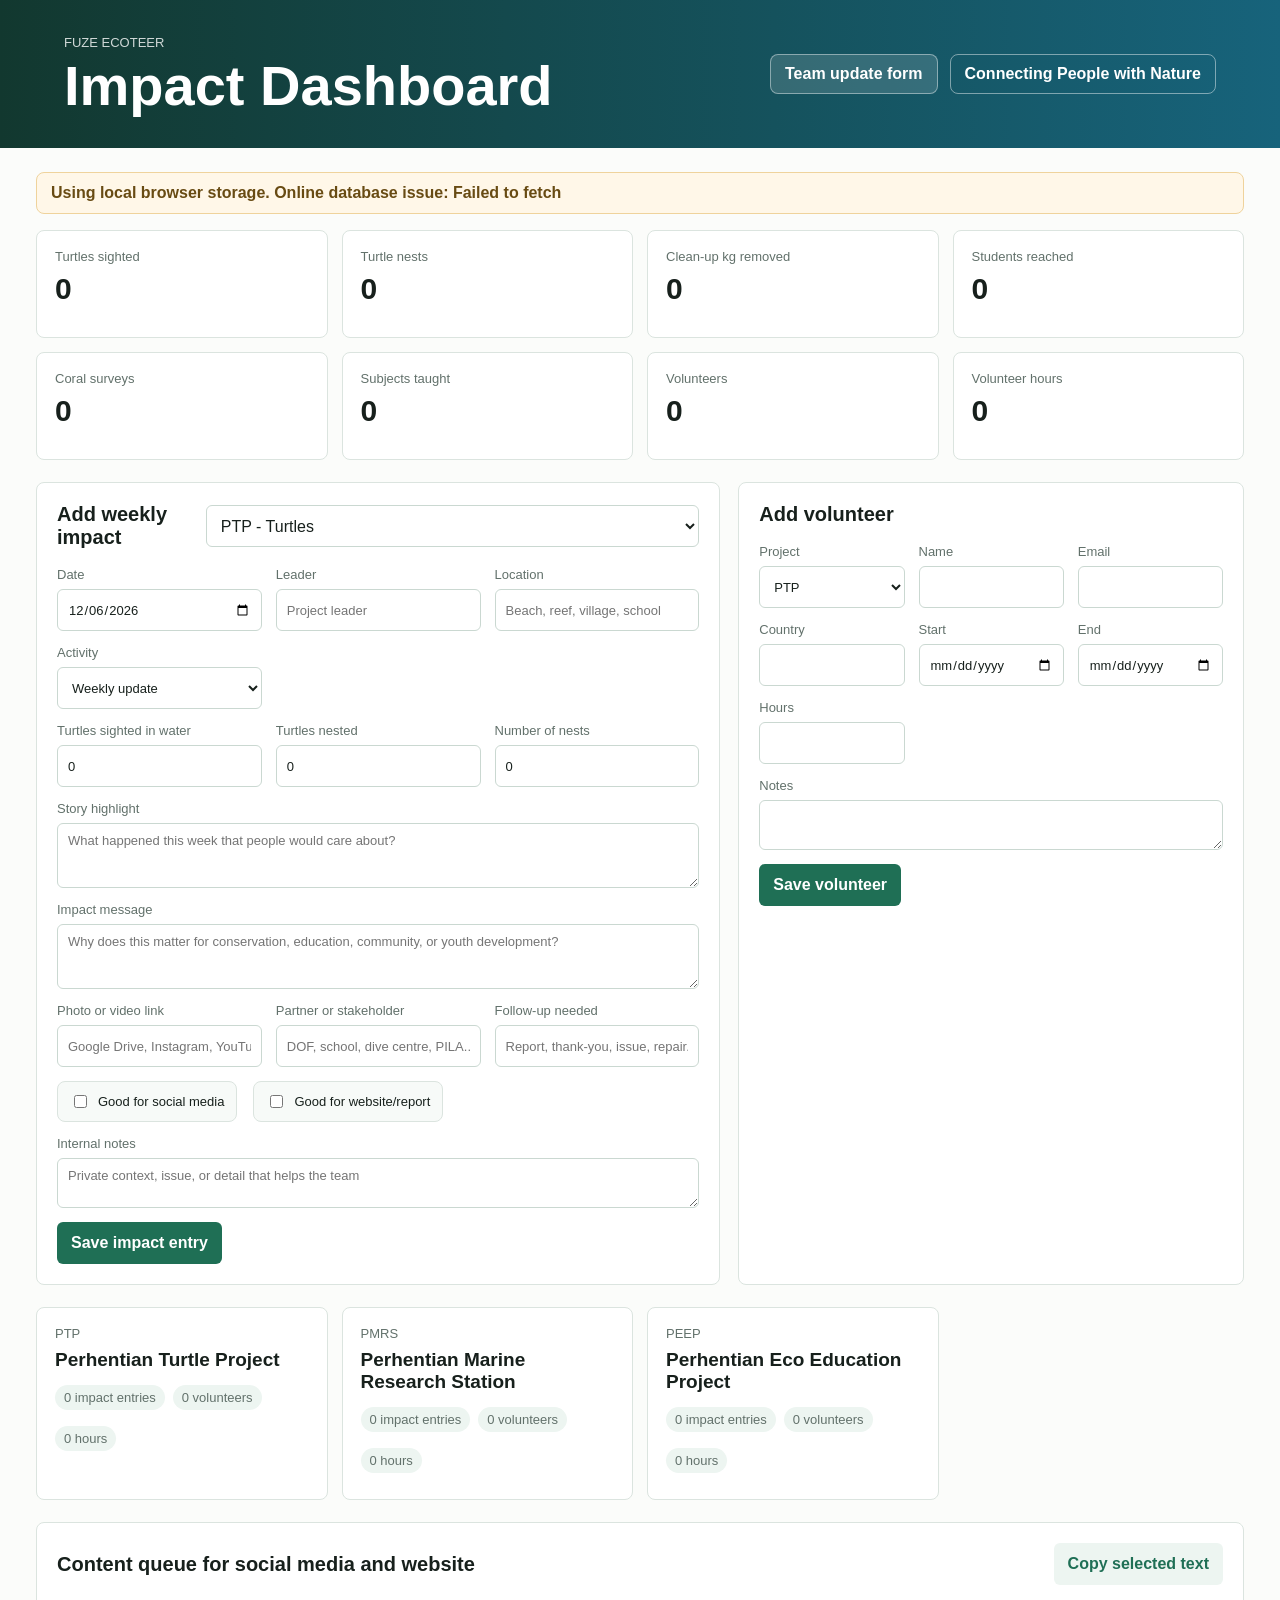
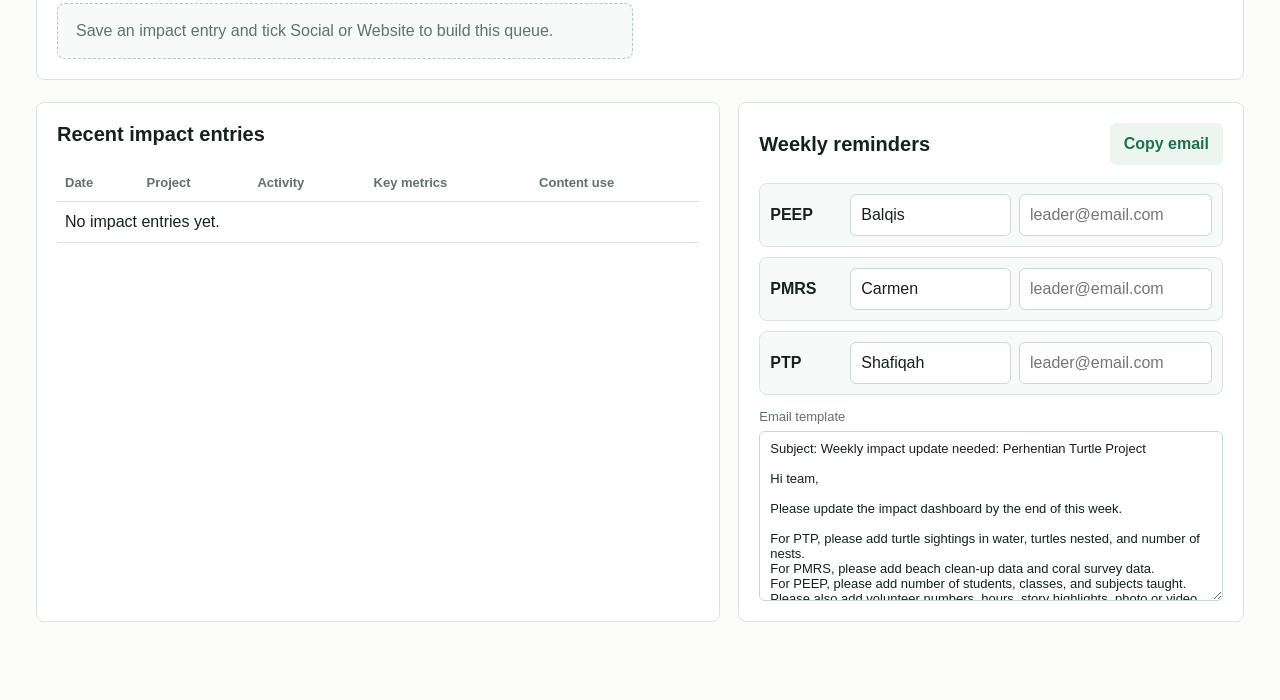
==== index.html @ 7e0fc36e "Add files via upload" ====
<!doctype html>
<html lang="en">
  <head>
    <meta charset="utf-8" />
    <meta name="viewport" content="width=device-width, initial-scale=1" />
    <title>Fuze Ecoteer Impact Dashboard</title>
    <link rel="stylesheet" href="styles.css" />
  </head>
  <body>
    <header class="topbar">
      <div>
        <p class="eyebrow">Fuze Ecoteer</p>
        <h1>Impact Dashboard</h1>
      </div>
      <div class="top-actions">
        <a class="header-link" href="form.html">Team update form</a>
        <div class="tagline">Connecting People with Nature</div>
      </div>
    </header>

    <main>
      <div id="syncStatus" class="sync-status">Checking online database...</div>

      <section class="stat-grid" id="stats"></section>

      <section class="layout">
        <div class="panel">
          <div class="panel-head">
            <h2>Add weekly impact</h2>
            <select id="projectSelect" aria-label="Project">
              <option value="PTP">PTP - Turtles</option>
              <option value="PMRS">PMRS - Marine</option>
              <option value="PEEP">PEEP - Education</option>
            </select>
          </div>

          <form id="impactForm" class="form-grid">
            <label>
              Date
              <input type="date" name="entry_date" required />
            </label>
            <label>
              Leader
              <input name="leader" placeholder="Project leader" />
            </label>
            <label>
              Location
              <input name="location" placeholder="Beach, reef, village, school" />
            </label>
            <label>
              Activity
              <select name="activity_type">
                <option value="Weekly update">Weekly update</option>
                <option value="Field survey">Field survey</option>
                <option value="Beach clean-up">Beach clean-up</option>
                <option value="Class/session">Class/session</option>
              </select>
            </label>

            <div id="metricFields" class="metric-fields"></div>

            <label class="wide">
              Story highlight
              <textarea name="story_highlight" rows="3" placeholder="What happened this week that people would care about?"></textarea>
            </label>

            <label class="wide">
              Impact message
              <textarea name="impact_message" rows="3" placeholder="Why does this matter for conservation, education, community, or youth development?"></textarea>
            </label>

            <label>
              Photo or video link
              <input name="photo_video_link" placeholder="Google Drive, Instagram, YouTube, etc." />
            </label>
            <label>
              Partner or stakeholder
              <input name="partner_stakeholder" placeholder="DOF, school, dive centre, PILA..." />
            </label>
            <label>
              Follow-up needed
              <input name="follow_up_needed" placeholder="Report, thank-you, issue, repair..." />
            </label>

            <div class="checks wide">
              <label>
                <input type="checkbox" name="best_for_social" />
                Good for social media
              </label>
              <label>
                <input type="checkbox" name="best_for_website" />
                Good for website/report
              </label>
            </div>

            <label class="wide">
              Internal notes
              <textarea name="notes" rows="2" placeholder="Private context, issue, or detail that helps the team"></textarea>
            </label>

            <button class="primary" type="submit">Save impact entry</button>
          </form>
        </div>

        <div class="panel">
          <h2>Add volunteer</h2>
          <form id="volunteerForm" class="form-grid">
            <label>
              Project
              <select name="project">
                <option value="PTP">PTP</option>
                <option value="PMRS">PMRS</option>
                <option value="PEEP">PEEP</option>
              </select>
            </label>
            <label>
              Name
              <input name="volunteer_name" required />
            </label>
            <label>
              Email
              <input type="email" name="email" />
            </label>
            <label>
              Country
              <input name="country" />
            </label>
            <label>
              Start
              <input type="date" name="start_date" />
            </label>
            <label>
              End
              <input type="date" name="end_date" />
            </label>
            <label>
              Hours
              <input type="number" name="hours" min="0" step="0.5" />
            </label>
            <label class="wide">
              Notes
              <textarea name="notes" rows="2"></textarea>
            </label>
            <button class="primary" type="submit">Save volunteer</button>
          </form>
        </div>
      </section>

      <section class="project-row" id="projectCards"></section>

      <section class="panel content-panel">
        <div class="panel-head">
          <h2>Content queue for social media and website</h2>
          <button id="copyContent" class="secondary" type="button">Copy selected text</button>
        </div>
        <div id="contentQueue" class="content-queue"></div>
      </section>

      <section class="layout">
        <div class="panel">
          <h2>Recent impact entries</h2>
          <div class="table-wrap">
            <table>
              <thead>
                <tr>
                  <th>Date</th>
                  <th>Project</th>
                  <th>Activity</th>
                  <th>Key metrics</th>
                  <th>Content use</th>
                </tr>
              </thead>
              <tbody id="entryRows"></tbody>
            </table>
          </div>
        </div>

        <div class="panel">
          <div class="panel-head">
            <h2>Weekly reminders</h2>
            <button id="copyEmail" class="secondary" type="button">Copy email</button>
          </div>
          <div id="leaderList" class="leader-list"></div>
          <label class="wide">
            Email template
            <textarea id="emailTemplate" rows="10"></textarea>
          </label>
        </div>
      </section>
    </main>

    <div id="toast" role="status"></div>
    <script src="config.js"></script>
    <script src="supabase.js"></script>
    <script src="app.js"></script>
  </body>
</html>
---- styles.css ----
:root {
  --ink: #17201c;
  --muted: #62716b;
  --line: #dbe4df;
  --paper: #fbfcfa;
  --panel: #ffffff;
  --forest: #1f6f55;
  --sea: #17708f;
  --sun: #d99a29;
  --coral: #c85f4a;
  --soft: #edf5f1;
}

* {
  box-sizing: border-box;
}

body {
  margin: 0;
  background: var(--paper);
  color: var(--ink);
  font-family: Arial, Helvetica, sans-serif;
}

.topbar {
  align-items: center;
  background: linear-gradient(90deg, #12382f, #17637b);
  color: white;
  display: flex;
  justify-content: space-between;
  min-height: 148px;
  padding: 28px clamp(18px, 5vw, 64px);
}

.eyebrow {
  font-size: 13px;
  letter-spacing: 0;
  margin: 0 0 8px;
  opacity: 0.8;
  text-transform: uppercase;
}

h1,
h2,
p {
  margin-top: 0;
}

h1 {
  font-size: clamp(32px, 5vw, 56px);
  line-height: 1;
  margin-bottom: 0;
}

h2 {
  font-size: 20px;
  margin-bottom: 18px;
}

.tagline {
  border: 1px solid rgba(255, 255, 255, 0.45);
  border-radius: 8px;
  font-weight: 700;
  padding: 10px 14px;
}

.top-actions {
  align-items: center;
  display: flex;
  flex-wrap: wrap;
  gap: 12px;
  justify-content: flex-end;
}

.header-link {
  background: rgba(255, 255, 255, 0.14);
  border: 1px solid rgba(255, 255, 255, 0.42);
  border-radius: 8px;
  color: white;
  font-weight: 700;
  padding: 10px 14px;
  text-decoration: none;
}

main {
  margin: 0 auto;
  max-width: 1380px;
  padding: 24px clamp(14px, 3vw, 36px) 56px;
}

.sync-status {
  background: #fff7e8;
  border: 1px solid #efd39c;
  border-radius: 8px;
  color: #684b13;
  font-weight: 700;
  margin-bottom: 16px;
  padding: 11px 14px;
}

.sync-status.online {
  background: #ecf8f2;
  border-color: #a7d8bf;
  color: #175b3f;
}

.sync-status.local {
  background: #fff7e8;
  border-color: #efd39c;
  color: #684b13;
}

.sync-status.error {
  background: #fff0ed;
  border-color: #efb4a8;
  color: #883322;
}

.form-page {
  max-width: 980px;
}

.stat-grid,
.project-row {
  display: grid;
  gap: 14px;
  grid-template-columns: repeat(4, minmax(0, 1fr));
  margin-bottom: 22px;
}

.stat,
.project-card,
.panel {
  background: var(--panel);
  border: 1px solid var(--line);
  border-radius: 8px;
}

.stat {
  min-height: 108px;
  padding: 18px;
}

.stat span,
.project-card span {
  color: var(--muted);
  display: block;
  font-size: 13px;
  margin-bottom: 8px;
}

.stat strong {
  display: block;
  font-size: 30px;
}

.layout {
  display: grid;
  gap: 18px;
  grid-template-columns: minmax(0, 1.15fr) minmax(320px, 0.85fr);
  margin-bottom: 22px;
}

.panel {
  padding: 20px;
}

.panel-head {
  align-items: center;
  display: flex;
  gap: 12px;
  justify-content: space-between;
  margin-bottom: 18px;
}

.panel-head h2 {
  margin-bottom: 0;
}

.form-grid {
  display: grid;
  gap: 14px;
  grid-template-columns: repeat(3, minmax(0, 1fr));
}

label {
  color: var(--muted);
  display: grid;
  font-size: 13px;
  gap: 7px;
}

input,
select,
textarea {
  background: #fff;
  border: 1px solid #cad8d1;
  border-radius: 6px;
  color: var(--ink);
  font: inherit;
  min-height: 42px;
  padding: 9px 10px;
  width: 100%;
}

input[type="checkbox"] {
  min-height: auto;
  width: auto;
}

textarea {
  resize: vertical;
}

.wide,
.metric-fields {
  grid-column: 1 / -1;
}

.metric-fields {
  display: grid;
  gap: 14px;
  grid-template-columns: repeat(3, minmax(0, 1fr));
}

.checks {
  align-items: center;
  display: flex;
  flex-wrap: wrap;
  gap: 16px;
}

.checks label {
  align-items: center;
  background: #f7faf8;
  border: 1px solid var(--line);
  border-radius: 8px;
  color: var(--ink);
  display: flex;
  gap: 8px;
  padding: 10px 12px;
}

button {
  border: 0;
  border-radius: 6px;
  cursor: pointer;
  font: inherit;
  font-weight: 700;
  min-height: 42px;
  padding: 10px 14px;
}

.primary {
  background: var(--forest);
  color: white;
  width: fit-content;
}

.secondary {
  background: var(--soft);
  color: var(--forest);
}

.button-row {
  display: flex;
  flex-wrap: wrap;
  gap: 10px;
}

.button-link {
  background: var(--forest);
  border-radius: 6px;
  color: white;
  display: inline-block;
  font-weight: 700;
  padding: 11px 14px;
  text-decoration: none;
}

.secondary-link {
  background: var(--soft);
  color: var(--forest);
}

.success-panel {
  margin-top: 18px;
}

.project-card {
  min-height: 132px;
  padding: 18px;
}

.project-card strong {
  display: block;
  font-size: 19px;
  margin-bottom: 10px;
}

.project-card .mini {
  color: var(--muted);
  display: flex;
  flex-wrap: wrap;
  gap: 8px;
  margin-top: 14px;
}

.content-panel {
  margin-bottom: 22px;
}

.content-queue {
  display: grid;
  gap: 14px;
  grid-template-columns: repeat(2, minmax(0, 1fr));
}

.content-card {
  background: #f7faf8;
  border: 1px solid var(--line);
  border-radius: 8px;
  display: grid;
  gap: 12px;
  padding: 14px;
}

.content-meta,
.content-flags {
  align-items: center;
  display: flex;
  flex-wrap: wrap;
  gap: 8px;
}

.content-meta span {
  color: var(--muted);
}

.content-flags a {
  color: var(--sea);
  font-weight: 700;
  text-decoration: none;
}

.empty-state {
  background: #f7faf8;
  border: 1px dashed #b8c7c0;
  border-radius: 8px;
  color: var(--muted);
  padding: 18px;
}

.pill {
  background: var(--soft);
  border-radius: 999px;
  color: var(--ink);
  padding: 5px 9px;
}

.table-wrap {
  overflow-x: auto;
}

table {
  border-collapse: collapse;
  width: 100%;
}

th,
td {
  border-bottom: 1px solid var(--line);
  padding: 11px 8px;
  text-align: left;
  vertical-align: top;
}

th {
  color: var(--muted);
  font-size: 13px;
}

.leader-list {
  display: grid;
  gap: 10px;
  margin-bottom: 14px;
}

.leader {
  align-items: center;
  background: #f7faf8;
  border: 1px solid var(--line);
  border-radius: 8px;
  display: grid;
  gap: 8px;
  grid-template-columns: 72px 1fr 1.2fr;
  padding: 10px;
}

#toast {
  background: var(--ink);
  border-radius: 6px;
  bottom: 18px;
  color: white;
  left: 50%;
  opacity: 0;
  padding: 10px 14px;
  pointer-events: none;
  position: fixed;
  transform: translateX(-50%);
  transition: opacity 0.2s ease;
}

#toast.show {
  opacity: 1;
}

  @media (max-width: 980px) {
  .layout,
  .stat-grid,
  .project-row,
  .content-queue {
    grid-template-columns: 1fr 1fr;
  }

  .form-grid,
  .metric-fields {
    grid-template-columns: 1fr 1fr;
  }
}

@media (max-width: 680px) {
  .topbar {
    align-items: flex-start;
    flex-direction: column;
    gap: 18px;
  }

  .top-actions {
    align-items: stretch;
    flex-direction: column;
    justify-content: flex-start;
    width: 100%;
  }

  .layout,
  .stat-grid,
  .project-row,
  .content-queue,
  .form-grid,
  .metric-fields,
  .leader {
    grid-template-columns: 1fr;
  }

  .panel-head {
    align-items: stretch;
    flex-direction: column;
  }
}
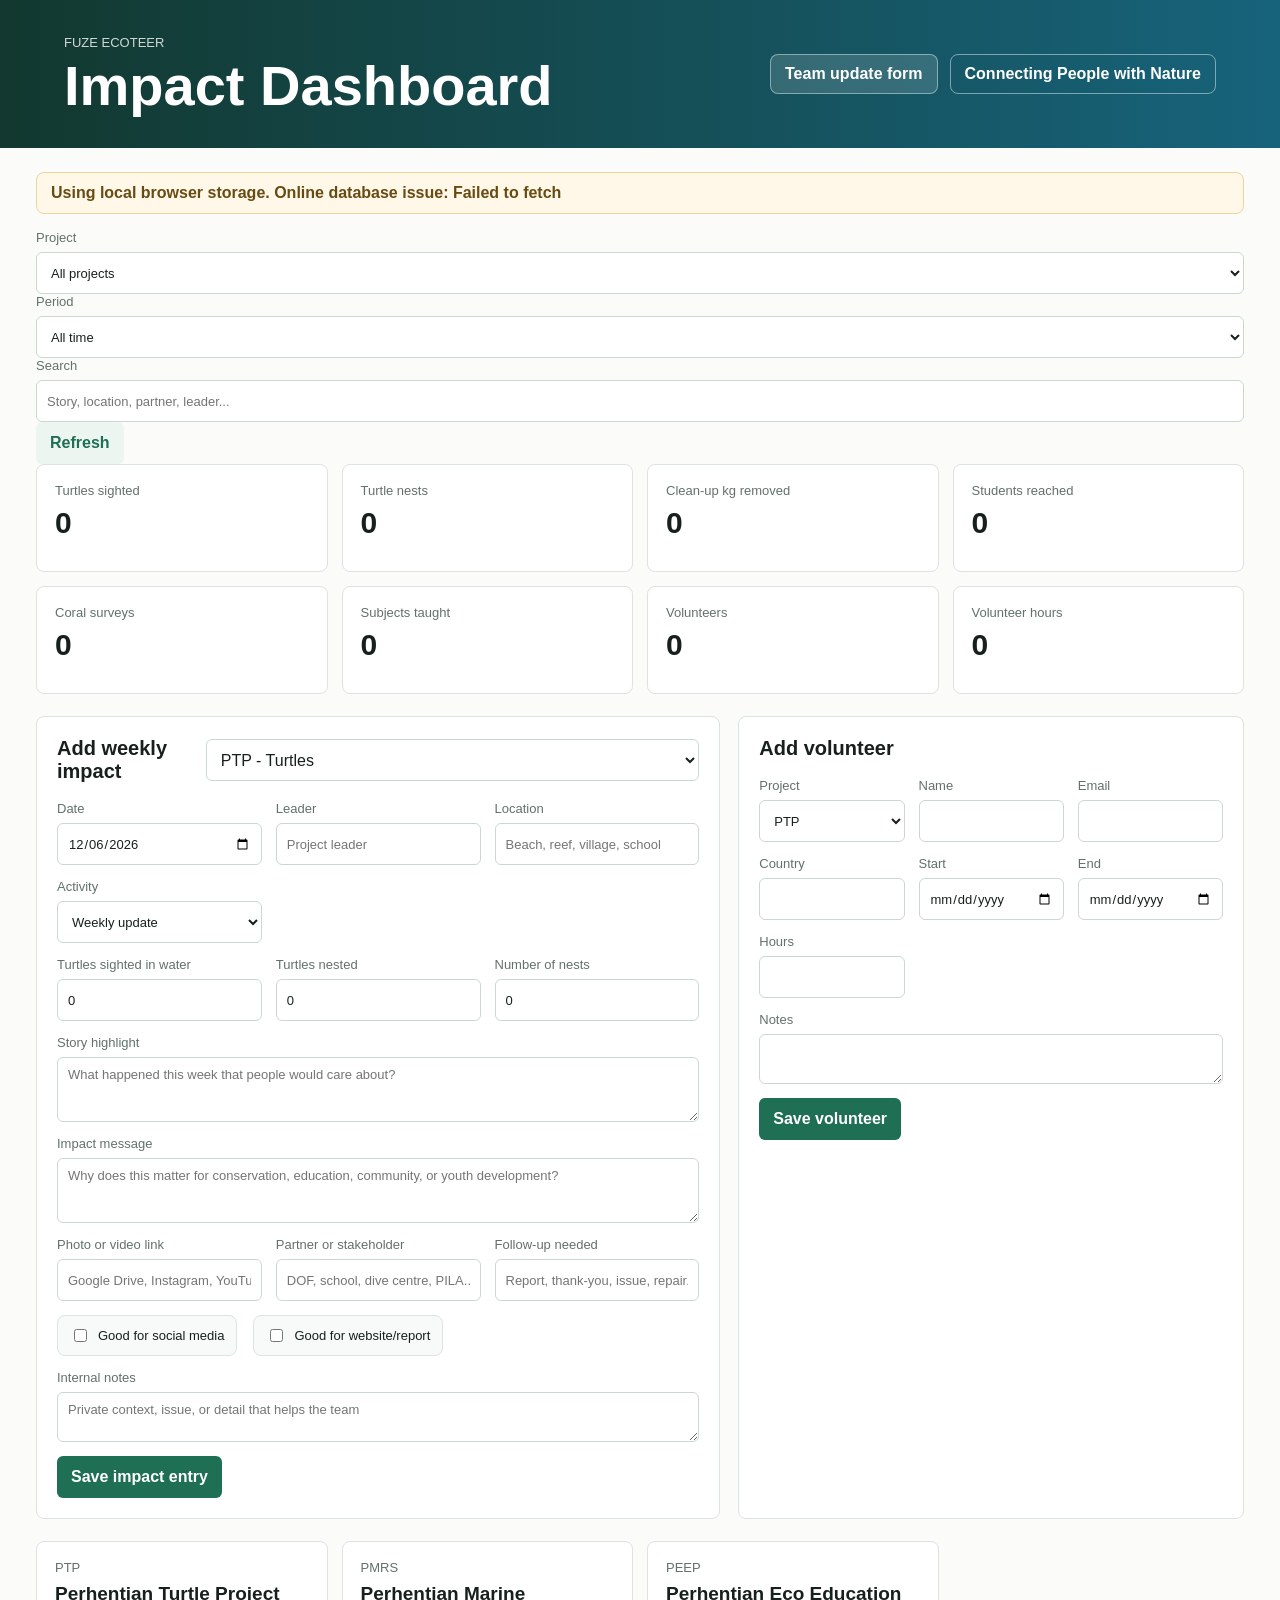
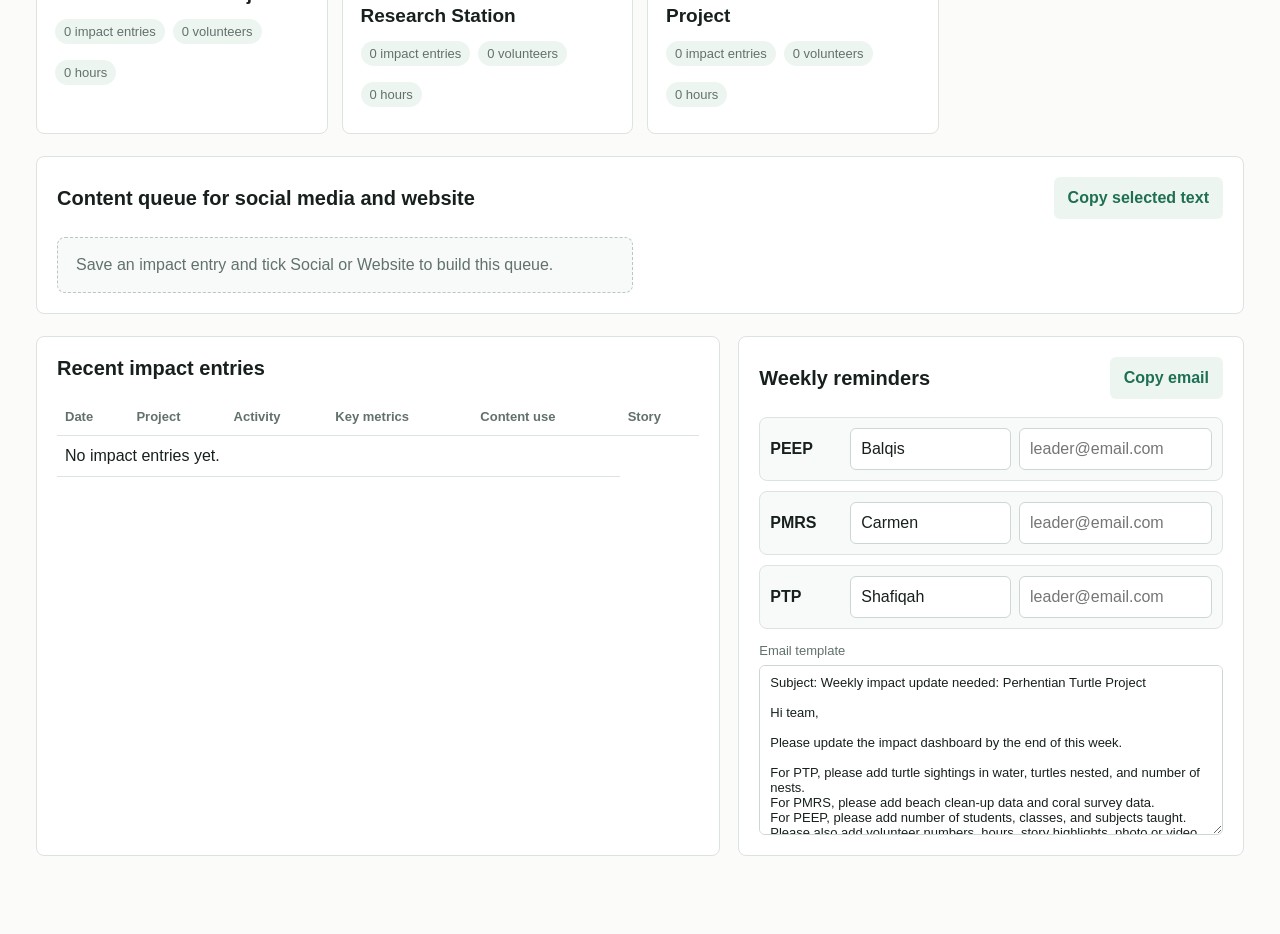
==== commit 48afdd2c: "Polish dashboard layout and filters" ====
--- a/index.html
+++ b/index.html
@@ -13,13 +13,39 @@
         <h1>Impact Dashboard</h1>
       </div>
       <div class="top-actions">
-        <a class="header-link" href="form.html">Team update form</a>
+        <a class="header-link" href="/form">Team update form</a>
         <div class="tagline">Connecting People with Nature</div>
       </div>
     </header>
 
     <main>
       <div id="syncStatus" class="sync-status">Checking online database...</div>
+
+      <section class="dashboard-tools">
+        <label>
+          Project
+          <select id="dashboardProjectFilter">
+            <option value="all">All projects</option>
+            <option value="PTP">PTP - Turtles</option>
+            <option value="PMRS">PMRS - Marine</option>
+            <option value="PEEP">PEEP - Education</option>
+          </select>
+        </label>
+        <label>
+          Period
+          <select id="periodFilter">
+            <option value="all">All time</option>
+            <option value="year">This year</option>
+            <option value="month">This month</option>
+            <option value="week">Last 7 days</option>
+          </select>
+        </label>
+        <label>
+          Search
+          <input id="searchFilter" placeholder="Story, location, partner, leader..." />
+        </label>
+        <button id="refreshDashboard" class="secondary" type="button">Refresh</button>
+      </section>
 
       <section class="stat-grid" id="stats"></section>
 
@@ -168,6 +194,7 @@
                   <th>Activity</th>
                   <th>Key metrics</th>
                   <th>Content use</th>
+                  <th>Story</th>
                 </tr>
               </thead>
               <tbody id="entryRows"></tbody>
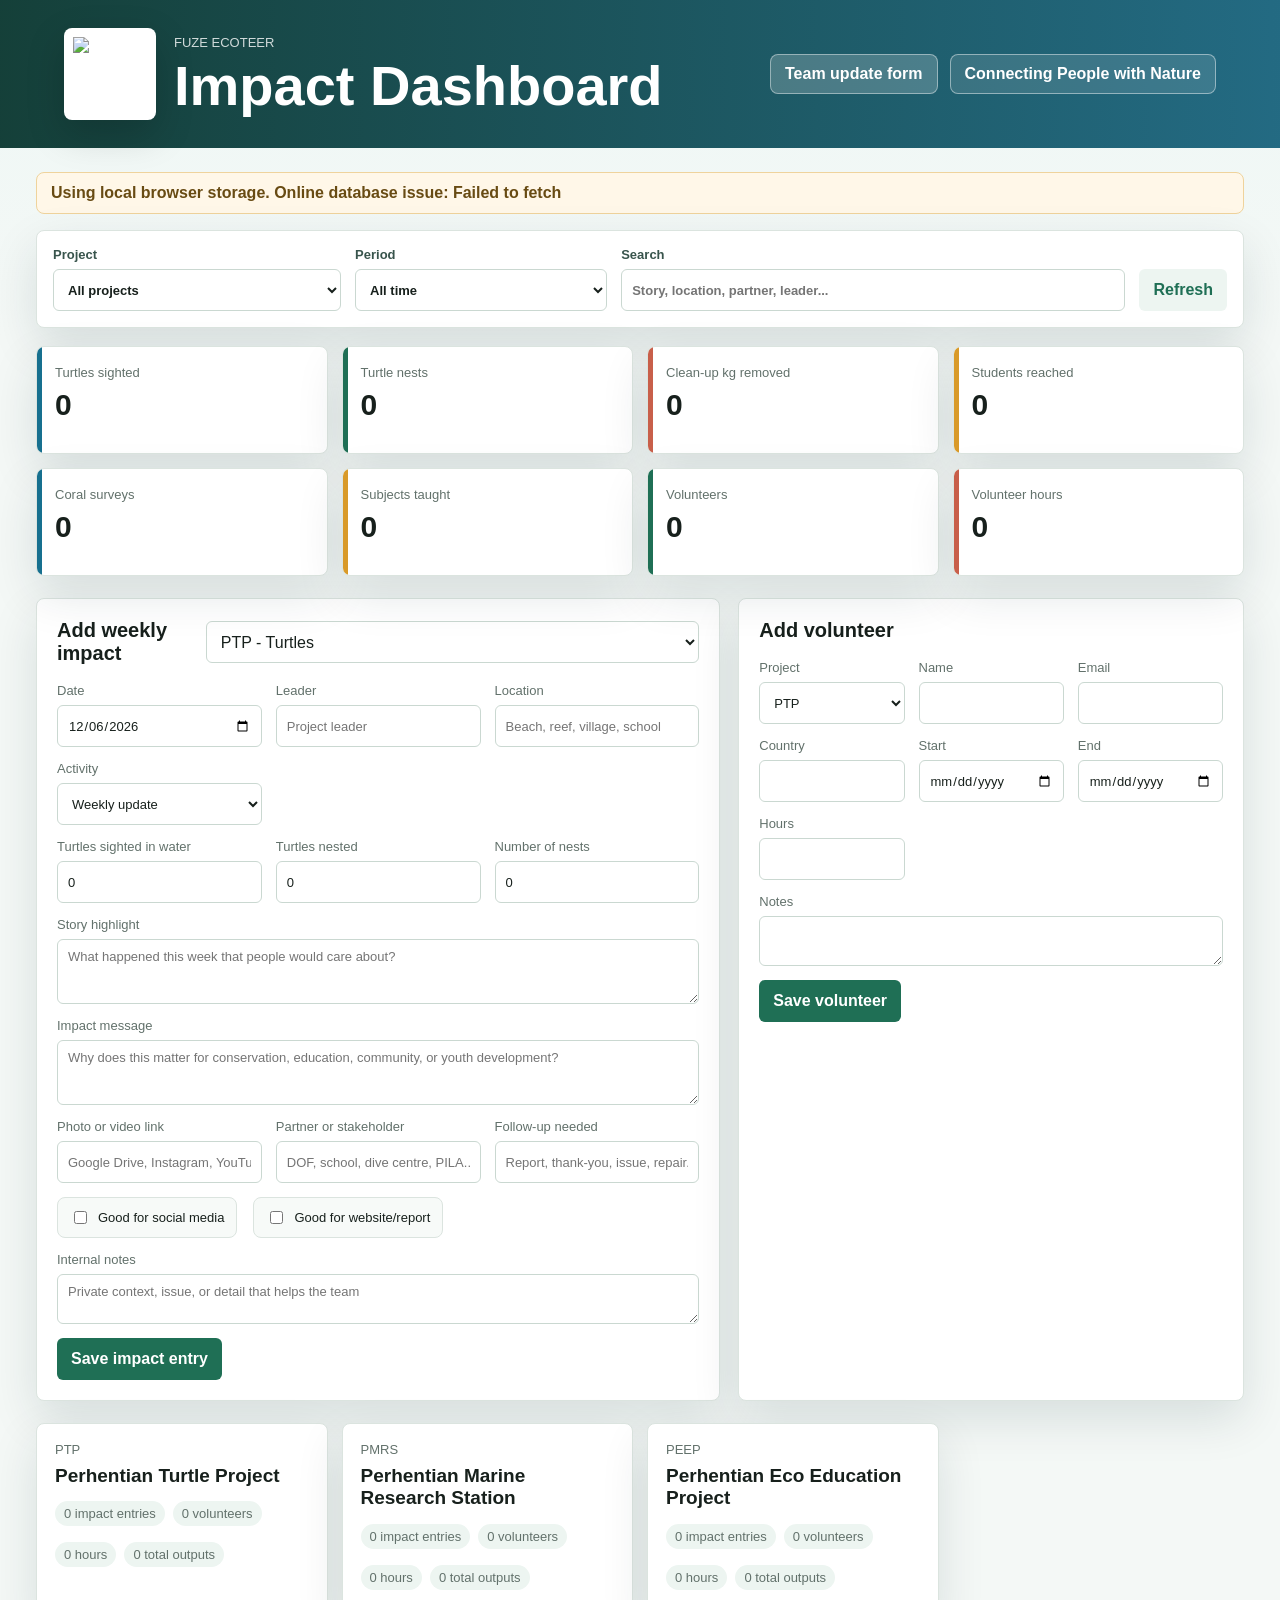
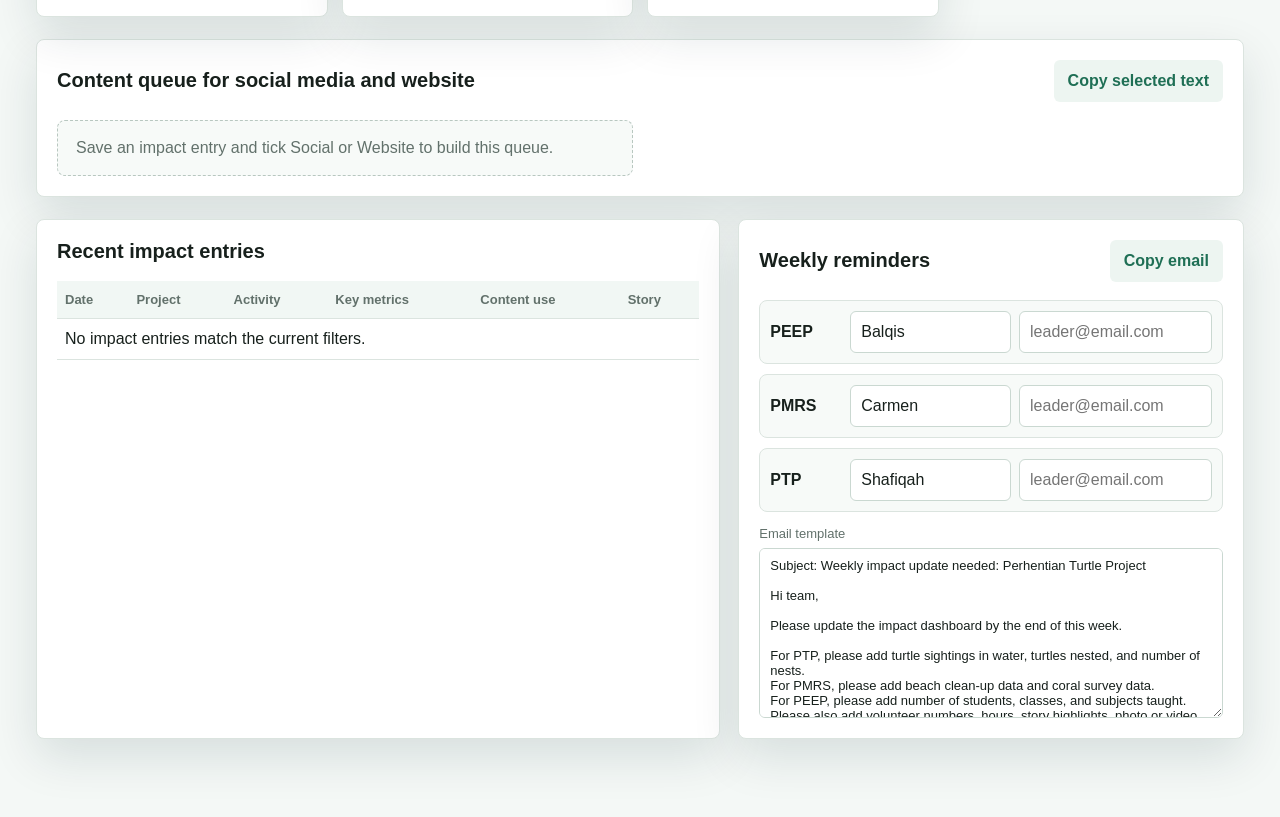
==== commit b1d7bff2: "Add branded dashboard header" ====
--- a/index.html
+++ b/index.html
@@ -8,9 +8,12 @@
   </head>
   <body>
     <header class="topbar">
-      <div>
-        <p class="eyebrow">Fuze Ecoteer</p>
-        <h1>Impact Dashboard</h1>
+      <div class="brand-block">
+        <img class="brand-logo" src="assets/fuze-ecoteer-logo.jpg" alt="Fuze Ecoteer" />
+        <div>
+          <p class="eyebrow">Fuze Ecoteer</p>
+          <h1>Impact Dashboard</h1>
+        </div>
       </div>
       <div class="top-actions">
         <a class="header-link" href="/form">Team update form</a>
@@ -218,6 +221,7 @@
 
     <div id="toast" role="status"></div>
     <script src="config.js"></script>
+    <script src="logos.js"></script>
     <script src="supabase.js"></script>
     <script src="app.js"></script>
   </body>
--- a/styles.css
+++ b/styles.css
@@ -2,13 +2,15 @@
   --ink: #17201c;
   --muted: #62716b;
   --line: #dbe4df;
-  --paper: #fbfcfa;
+  --paper: #f4f8f6;
   --panel: #ffffff;
   --forest: #1f6f55;
   --sea: #17708f;
+  --deep-sea: #073f50;
   --sun: #d99a29;
   --coral: #c85f4a;
   --soft: #edf5f1;
+  --shadow: 0 18px 48px rgba(8, 45, 48, 0.12);
 }
 
 * {
@@ -17,19 +19,42 @@
 
 body {
   margin: 0;
-  background: var(--paper);
+  background:
+    linear-gradient(180deg, #eef7f5 0, var(--paper) 340px),
+    var(--paper);
   color: var(--ink);
   font-family: Arial, Helvetica, sans-serif;
 }
 
 .topbar {
   align-items: center;
-  background: linear-gradient(90deg, #12382f, #17637b);
+  background:
+    linear-gradient(90deg, rgba(9, 54, 47, 0.95), rgba(13, 91, 118, 0.9)),
+    url("https://images.unsplash.com/photo-1507525428034-b723cf961d3e?auto=format&fit=crop&w=1800&q=80");
+  background-position: center;
+  background-size: cover;
   color: white;
   display: flex;
   justify-content: space-between;
   min-height: 148px;
   padding: 28px clamp(18px, 5vw, 64px);
+}
+
+.brand-block {
+  align-items: center;
+  display: flex;
+  gap: 18px;
+}
+
+.brand-logo {
+  background: white;
+  border: 1px solid rgba(255, 255, 255, 0.65);
+  border-radius: 8px;
+  box-shadow: 0 14px 38px rgba(0, 0, 0, 0.18);
+  height: clamp(68px, 9vw, 92px);
+  object-fit: contain;
+  padding: 8px;
+  width: clamp(68px, 9vw, 92px);
 }
 
 .eyebrow {
@@ -50,6 +75,7 @@
   font-size: clamp(32px, 5vw, 56px);
   line-height: 1;
   margin-bottom: 0;
+  max-width: 720px;
 }
 
 h2 {
@@ -58,6 +84,7 @@
 }
 
 .tagline {
+  background: rgba(255, 255, 255, 0.12);
   border: 1px solid rgba(255, 255, 255, 0.45);
   border-radius: 8px;
   font-weight: 700;
@@ -73,7 +100,7 @@
 }
 
 .header-link {
-  background: rgba(255, 255, 255, 0.14);
+  background: rgba(255, 255, 255, 0.2);
   border: 1px solid rgba(255, 255, 255, 0.42);
   border-radius: 8px;
   color: white;
@@ -86,6 +113,24 @@
   margin: 0 auto;
   max-width: 1380px;
   padding: 24px clamp(14px, 3vw, 36px) 56px;
+}
+
+.dashboard-tools {
+  align-items: end;
+  background: var(--panel);
+  border: 1px solid var(--line);
+  border-radius: 8px;
+  box-shadow: var(--shadow);
+  display: grid;
+  gap: 14px;
+  grid-template-columns: minmax(160px, 0.8fr) minmax(140px, 0.7fr) minmax(240px, 1.4fr) auto;
+  margin-bottom: 18px;
+  padding: 16px;
+}
+
+.dashboard-tools label {
+  color: #38544c;
+  font-weight: 700;
 }
 
 .sync-status {
@@ -134,11 +179,38 @@
   background: var(--panel);
   border: 1px solid var(--line);
   border-radius: 8px;
+  box-shadow: var(--shadow);
 }
 
 .stat {
   min-height: 108px;
   padding: 18px;
+  position: relative;
+  overflow: hidden;
+}
+
+.stat::before {
+  border-radius: 8px 0 0 8px;
+  content: "";
+  inset: 0 auto 0 0;
+  position: absolute;
+  width: 5px;
+}
+
+.stat.sea::before {
+  background: var(--sea);
+}
+
+.stat.forest::before {
+  background: var(--forest);
+}
+
+.stat.sun::before {
+  background: var(--sun);
+}
+
+.stat.coral::before {
+  background: var(--coral);
 }
 
 .stat span,
@@ -152,6 +224,7 @@
 .stat strong {
   display: block;
   font-size: 30px;
+  letter-spacing: 0;
 }
 
 .layout {
@@ -163,6 +236,23 @@
 
 .panel {
   padding: 20px;
+}
+
+.panel,
+.dashboard-tools,
+.stat,
+.project-card {
+  transition:
+    border-color 0.18s ease,
+    box-shadow 0.18s ease,
+    transform 0.18s ease;
+}
+
+.project-card:hover,
+.stat:hover {
+  border-color: #bfd5cd;
+  box-shadow: 0 22px 54px rgba(8, 45, 48, 0.16);
+  transform: translateY(-2px);
 }
 
 .panel-head {
@@ -289,13 +379,50 @@
 
 .project-card {
   min-height: 132px;
+  overflow: hidden;
   padding: 18px;
+  position: relative;
+}
+
+.project-card::before {
+  content: "";
+  inset: 0 0 auto 0;
+  position: absolute;
+  height: 5px;
+}
+
+.project-card.sea::before {
+  background: linear-gradient(90deg, #0aa8cf, var(--deep-sea));
+}
+
+.project-card.coral::before {
+  background: linear-gradient(90deg, var(--coral), var(--sun));
+}
+
+.project-card.forest::before {
+  background: linear-gradient(90deg, var(--forest), #20a5d8);
+}
+
+.project-card-head {
+  align-items: center;
+  display: flex;
+  gap: 14px;
+}
+
+.project-logo {
+  background: #f8fbfa;
+  border: 1px solid var(--line);
+  border-radius: 8px;
+  height: 74px;
+  object-fit: contain;
+  padding: 8px;
+  width: 74px;
 }
 
 .project-card strong {
   display: block;
   font-size: 19px;
-  margin-bottom: 10px;
+  line-height: 1.18;
 }
 
 .project-card .mini {
@@ -306,6 +433,10 @@
   margin-top: 14px;
 }
 
+.content-card textarea {
+  background: #fff;
+}
+
 .content-panel {
   margin-bottom: 22px;
 }
@@ -317,7 +448,8 @@
 }
 
 .content-card {
-  background: #f7faf8;
+  background:
+    linear-gradient(180deg, #ffffff, #f7faf8);
   border: 1px solid var(--line);
   border-radius: 8px;
   display: grid;
@@ -376,8 +508,11 @@
 }
 
 th {
+  background: #f1f7f4;
   color: var(--muted);
   font-size: 13px;
+  position: sticky;
+  top: 0;
 }
 
 .leader-list {
@@ -415,7 +550,7 @@
   opacity: 1;
 }
 
-  @media (max-width: 980px) {
+@media (max-width: 980px) {
   .layout,
   .stat-grid,
   .project-row,
@@ -423,6 +558,10 @@
     grid-template-columns: 1fr 1fr;
   }
 
+  .dashboard-tools {
+    grid-template-columns: 1fr 1fr;
+  }
+
   .form-grid,
   .metric-fields {
     grid-template-columns: 1fr 1fr;
@@ -436,6 +575,10 @@
     gap: 18px;
   }
 
+  .brand-block {
+    align-items: flex-start;
+  }
+
   .top-actions {
     align-items: stretch;
     flex-direction: column;
@@ -447,6 +590,7 @@
   .stat-grid,
   .project-row,
   .content-queue,
+  .dashboard-tools,
   .form-grid,
   .metric-fields,
   .leader {
